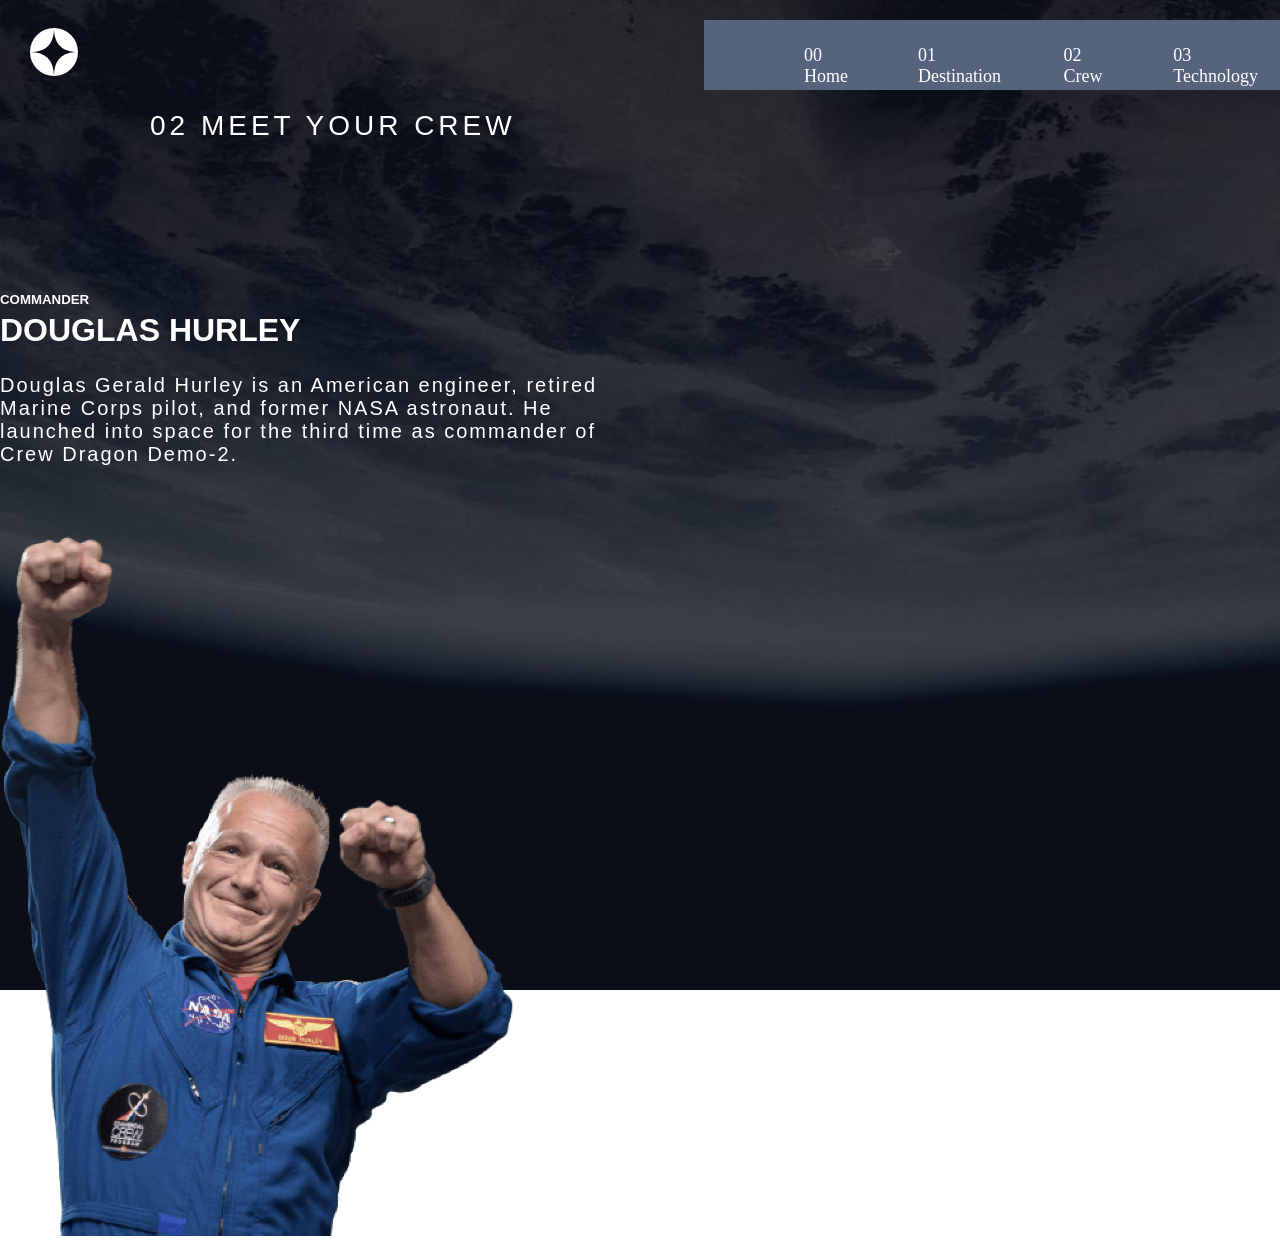
==== crew.html @ a44df6d2 "Add files via upload" ====
<!DOCTYPE html>
<html lang="en">
 <head>
    <meta charset="UTF-8" />
    <meta name="viewport" content="width=device-width, initial-scale=1.0" />
    <link rel="stylesheet" href="css/style.css" />
    <link
      rel="shortcut icon"
      href="assets/favicon-32x32.png"
      type="image/x-icon"
    />
    <title>Space Tourism - Crew</title>
  </head>
<body>
    <main class="crew-content">
      <!-- navbar -->
      <nav class="navbar">
        <div class="logo">
          <img src="assets/shared/logo.svg" alt="logo" />
        </div>
        <ul class="nav-links">
          <li><a href="index.html">00 Home</a></li>
          <li><a href="destination.html">01 Destination</a></li>
          <li><a href="crew.html">02 Crew</a></li>
          <li><a href="technology.html">03 Technology</a></li>
        </ul>
      </nav>
      <div class="page-content-3">
        <!-- content -->
        <h2 id="crew-title">02 MEET YOUR CREW</h2>
        <div class="content-3">
            <div class="crew-info">
                <h5 class="role" id="role">COMMANDER</h5>
                <h1 id="name">DOUGLAS HURLEY</h1>
                <p class="description" id="description">
                    Douglas Gerald Hurley is an American engineer, retired Marine Corps
                    pilot, and former NASA astronaut. He launched into space for the
                    third time as commander of Crew Dragon Demo-2.
                </p>
            </div>
            <div class="crew-image">
              <img id="image-crew" src="assets/crew/image-douglas-hurley.png" alt="Douglas Hurley" />
            </div>
        </div>
      </div>
</body>
</html>
---- css/style.css ----
* {
  margin: 0;
  padding: 0;
  box-sizing: border-box;
}
/* home-content */

.home-content {
  background: url(../assets/home/background-home-desktop.jpg);
  background-size: cover;
  background-position: center;
  background-repeat: no-repeat;
  height: 100vh;
}
/* navbar */
.navbar {
  /* Add any specific styles for the navbar */
  display: flex;
  justify-content: space-between;
  align-items: center;
  padding: 20px 0px;
}
.navbar .logo {
  /* Add any specific styles for the logo */
  color: white;
  font-size: 24px;
  font-weight: bold;
  padding: 0px 30px;
}
.navbar .nav-links {
  /* Add any specific styles for the navigation links */
  display: flex;
  gap: 60px;
  background: #55637c;
  padding: 10px 20px;
  height: 70px;
  width: 45%;
  list-style: none;
  padding-left: 100px;
}
.navbar .nav-links a {
  /* Add any specific styles for the navigation link anchors */
  color: white;
  text-decoration: none;
  font-size: 18px;
  font-weight: 500;
  display: inline-block;
  padding: 15px 0px;
}
/* page-content-1 */
 .page-content-1 {
  /* Add any specific styles for the page content container */
  display: flex;
  justify-content: space-around;
  align-items: center;
} 
/* content */
.home-content .content {
  color: aliceblue;
  text-align: left;
  padding: 150px 0px 0px 150px;
}
.content h1 {
  font-size: 100px;
  font-weight: 800;
  letter-spacing: 5px;
}
.content p {
  font-size: 20px;
  font-weight: 500;
  letter-spacing: 2px;
  margin: 20px 0px;
  width: 600px;
}
/* explore-content */
.explore-content {
  text-align: right;
}
.explore-content .explore-button {
  background: white;
  color: black;
  width: 250px;
  height: 250px;
  border-radius: 50%;
  cursor: pointer;
  /* padding: 0px 50px; */
}
/* ****************************************Space Tourism - Destination****************************************** */
.destination-content {
  background: url(../assets/destination/background-destination-desktop.jpg);
  background-size: cover;
  background-position: center;
  background-repeat: no-repeat;
  background-size: cover;
  height: 100vh;
  width: 100%;
}
.page-content h2 {
  color: white;
  font-size: 28px;
  font-weight: 500;
  letter-spacing: 4px;
    font-family: "Lato", sans-serif;
  font-weight: 100;
  font-style: normal;
  margin-left: 150px;
}
.destination-title {
  color: white;
  padding: 150px 0px 0px 150px;
}
.content-2 {
  margin-left: 150px;
  padding: auto 150px;
  color: white;
  display: flex;
  justify-content: space-around;
  align-items: center;
  gap: 100px;
}
/******************buttons container******************/
.active {
  /* border-bottom: 3px solid white; t*/
  text-decoration: underline;
}
.destination-info {
  padding: 150px 50px 50px 0px;
  display: flex;
  flex-direction: column;
  gap: 5px;
  color: white;
    font-family: "Lato", sans-serif;
  font-weight: 100;
  font-style: normal;
}
.destination-info .change-destination {
  display: flex;
  gap: 40px;
}
.moon-button {
  background: transparent;
  color: white;
  border: none;
  font-size: 18px;
  font-weight: 400;
  letter-spacing: 2px;
  cursor: pointer;
}
.mars-button {
  background: transparent;
  color: white;
  border: none;
  font-size: 18px;
  font-weight: 400;
  letter-spacing: 2px;
  cursor: pointer;
}
.europa-button {
  background: transparent;
  color: white;
  border: none;
  font-size: 18px;
  font-weight: 400;
  letter-spacing: 2px;
  cursor: pointer;
}
.titan-button {
  background: transparent;
  color: white;
  border: none;
  font-size: 18px;
  font-weight: 400;
  letter-spacing: 2px;
  cursor: pointer;
}
.destination-info h1 {
  font-size: 100px;
  font-weight: 800;
  letter-spacing: 5px;
}
.destination-info p {
  font-size: 20px;
  font-weight: 500;
  letter-spacing: 2px;
  margin: 20px 0px;
  width: 600px;
}
.destination-meta {
  display: flex;
  gap: 0px;
  justify-content: flex-start;
}
/* ************************************crew-content************************************* */
.crew-content {
  background: url(../assets/crew/background-crew-desktop.jpg);
  background-size: cover;
  background-position: center;
  background-repeat: no-repeat;
  height: 110vh;
}
.page-content-3 h2 {
  color: white;
  font-size: 28px;
  font-weight: 500;
  letter-spacing: 4px;
    font-family: "Lato", sans-serif;
  font-weight: 100;
  font-style: normal;
  margin-left: 150px;
}
.crew-info{
  padding: 150px 50px 50px 0px;
  display: flex;
  flex-direction: column;
  gap: 5px;
  color: white;
    font-family: "Lato", sans-serif;
  font-weight: 100;
  font-style: normal;
}
.description{
  font-size: 20px;
  font-weight: 500;
  letter-spacing: 2px;
  margin: 20px 0px;
  width: 600px;
}
/* .content-3{

  color: white;
  display: flex;
  justify-content: space-around;
  align-items: center;
  gap: 100px;
}
.crew-image {
  width: 400px;
  height: auto;
} */
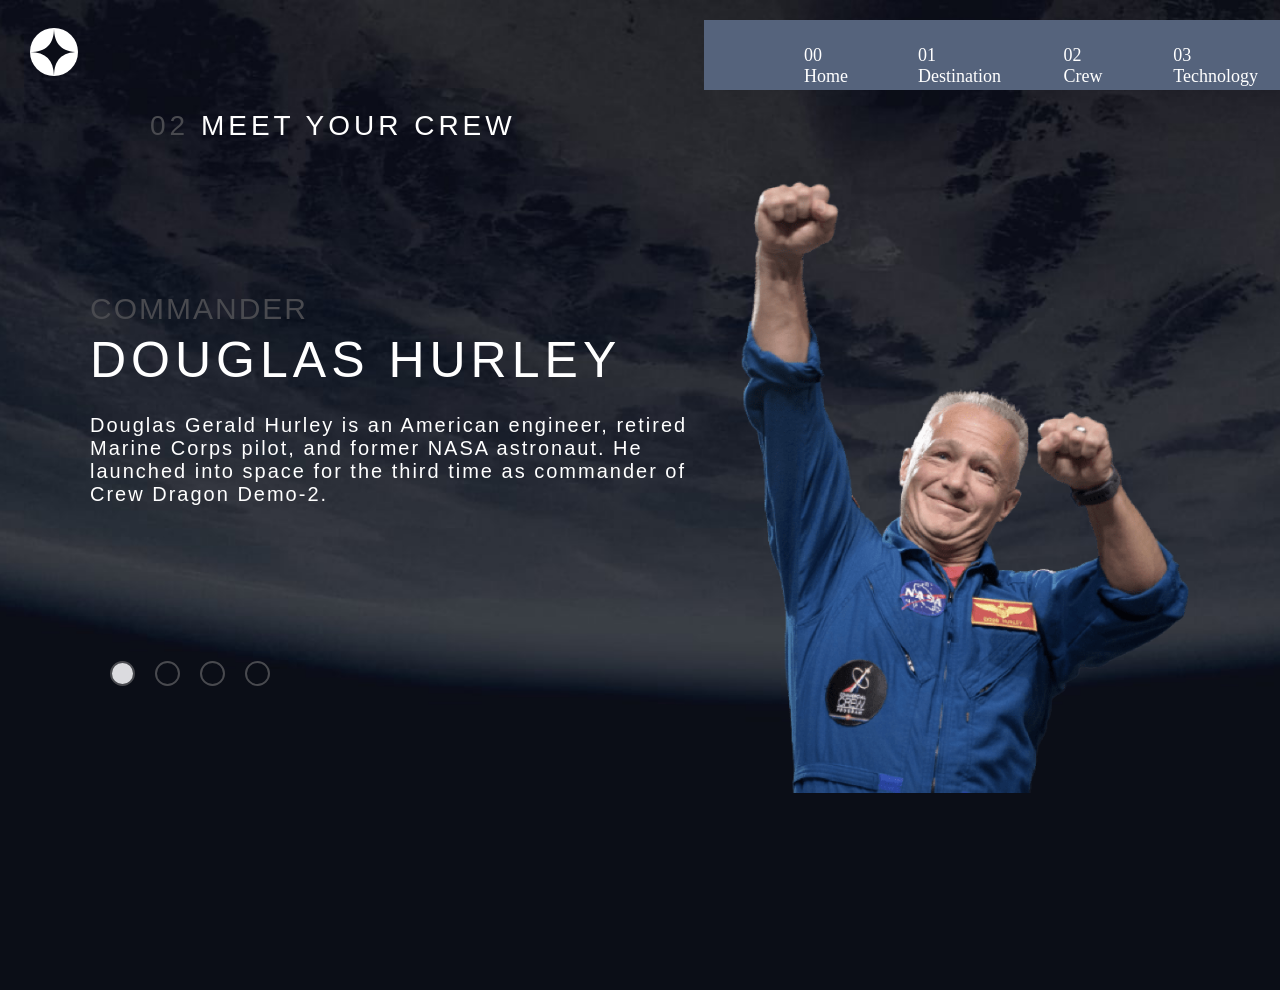
==== commit 69338834: "Add files via upload" ====
--- a/crew.html
+++ b/crew.html
@@ -27,16 +27,22 @@
       </nav>
       <div class="page-content-3">
         <!-- content -->
-        <h2 id="crew-title">02 MEET YOUR CREW</h2>
+        <h2 id="crew-title"> <span class="two-page" > 02</span> MEET YOUR CREW</h2>
         <div class="content-3">
             <div class="crew-info">
-                <h5 class="role" id="role">COMMANDER</h5>
-                <h1 id="name">DOUGLAS HURLEY</h1>
+                <h3 class="role" id="role">COMMANDER</h3>
+                <h1 class="name-crew" id="name">DOUGLAS HURLEY</h1>
                 <p class="description" id="description">
                     Douglas Gerald Hurley is an American engineer, retired Marine Corps
                     pilot, and former NASA astronaut. He launched into space for the
                     third time as commander of Crew Dragon Demo-2.
                 </p>
+                <div class="circule-control">
+                    <button class="douglas-button active" data-crew="Douglas Hurley"></button>
+                    <button class="mark-button" data-crew="Mark Shuttleworth"></button>
+                    <button class="victor-button" data-crew="Victor Glover"></button>
+                    <button class="anousheh-button" data-crew="Anousheh Ansari"></button>
+                </div>
             </div>
             <div class="crew-image">
               <img id="image-crew" src="assets/crew/image-douglas-hurley.png" alt="Douglas Hurley" />
--- a/css/style.css
+++ b/css/style.css
@@ -48,12 +48,12 @@
   padding: 15px 0px;
 }
 /* page-content-1 */
- .page-content-1 {
+.page-content-1 {
   /* Add any specific styles for the page content container */
   display: flex;
   justify-content: space-around;
   align-items: center;
-} 
+}
 /* content */
 .home-content .content {
   color: aliceblue;
@@ -100,7 +100,7 @@
   font-size: 28px;
   font-weight: 500;
   letter-spacing: 4px;
-    font-family: "Lato", sans-serif;
+  font-family: "Lato", sans-serif;
   font-weight: 100;
   font-style: normal;
   margin-left: 150px;
@@ -129,7 +129,7 @@
   flex-direction: column;
   gap: 5px;
   color: white;
-    font-family: "Lato", sans-serif;
+  font-family: "Lato", sans-serif;
   font-weight: 100;
   font-style: normal;
 }
@@ -198,42 +198,76 @@
   background-repeat: no-repeat;
   height: 110vh;
 }
+
 .page-content-3 h2 {
   color: white;
   font-size: 28px;
   font-weight: 500;
   letter-spacing: 4px;
-    font-family: "Lato", sans-serif;
+  font-family: "Lato", sans-serif;
   font-weight: 100;
   font-style: normal;
   margin-left: 150px;
 }
-.crew-info{
-  padding: 150px 50px 50px 0px;
+.two-page {
+  color:#494a4f;
+}
+.content-3 {
+  display: flex;
+  justify-content: center;
+  align-items: center;
+  /* gap: 50px; */
+}
+.crew-info {
+  padding: 150px 50px 150px 0px;
   display: flex;
   flex-direction: column;
   gap: 5px;
   color: white;
-    font-family: "Lato", sans-serif;
-  font-weight: 100;
-  font-style: normal;
-}
-.description{
+  font-family: "Lato", sans-serif;
+  font-weight: 100;
+  font-style: normal;
+}
+.role{
+  font-size: 30px;
+  font-weight: 500;
+  color: #494a4f;
+  letter-spacing: 2px;
+  text-align: left;
+}
+.description {
   font-size: 20px;
   font-weight: 500;
   letter-spacing: 2px;
   margin: 20px 0px;
   width: 600px;
 }
-/* .content-3{
-
-  color: white;
-  display: flex;
-  justify-content: space-around;
-  align-items: center;
-  gap: 100px;
-}
-.crew-image {
-  width: 400px;
+.name-crew{
+  font-size: 50px;
+  font-weight: 300;
+  letter-spacing: 5px;
+}
+.crew-image img {
+  width: 450px;
   height: auto;
-} */+}
+/* circule-control */
+.circule-control {
+  display: flex;
+  justify-content: center;
+  align-items: center;
+  padding: 100px 400px 0px 0px;
+  gap: 20px;
+  margin-top: 30px;
+}
+.circule-control button {
+  width: 25px;
+  height: 25px;
+  border-radius: 50%;
+  border: 2px solid #494a4f;
+  background: transparent;
+  cursor: pointer;
+}
+.circule-control button.active {
+  background: #dbdbdf;
+}
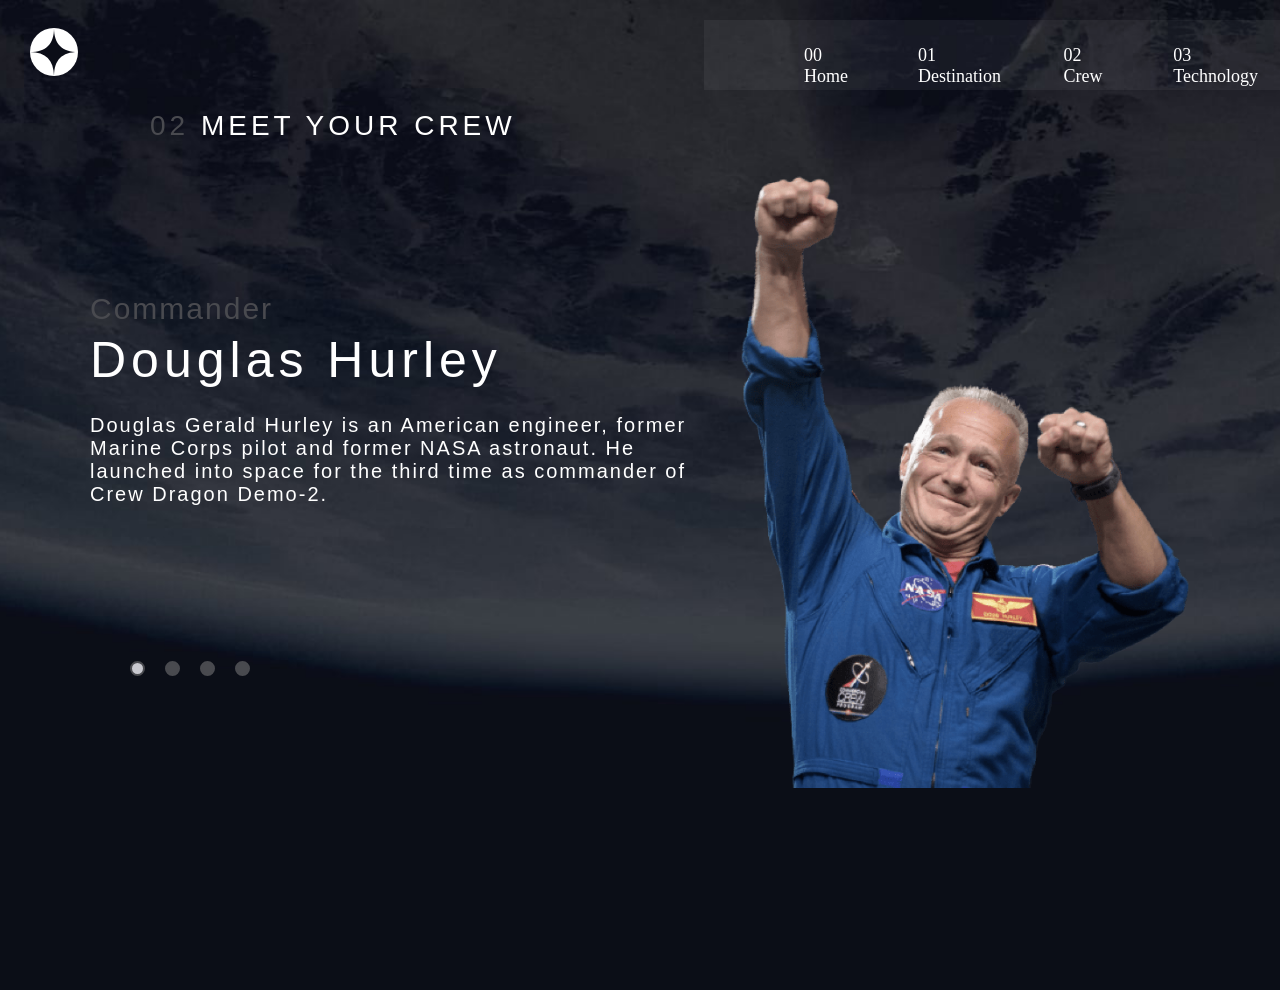
==== commit 0bc3b146: "Add files via upload" ====
--- a/crew.html
+++ b/crew.html
@@ -31,8 +31,8 @@
         <div class="content-3">
             <div class="crew-info">
                 <h3 class="role" id="role">COMMANDER</h3>
-                <h1 class="name-crew" id="name">DOUGLAS HURLEY</h1>
-                <p class="description" id="description">
+                <h1 class="name-crew" id="name-crew">DOUGLAS HURLEY</h1>
+                <p class="description" id="bio">
                     Douglas Gerald Hurley is an American engineer, retired Marine Corps
                     pilot, and former NASA astronaut. He launched into space for the
                     third time as commander of Crew Dragon Demo-2.
@@ -49,5 +49,7 @@
             </div>
         </div>
       </div>
+    </main>
+    <script src="js/crew.js"></script>
 </body>
 </html>
--- a/css/style.css
+++ b/css/style.css
@@ -31,7 +31,9 @@
   /* Add any specific styles for the navigation links */
   display: flex;
   gap: 60px;
-  background: #55637c;
+  background: #ffffff0d;
+  /* border: 2px solid #494a4f; */
+
   padding: 10px 20px;
   height: 70px;
   width: 45%;
@@ -118,10 +120,16 @@
   align-items: center;
   gap: 100px;
 }
+.destination-hr {
+  border: 1px solid #494a4f;
+  width: 600px;
+  margin: 20px 0px;
+}
 /******************buttons container******************/
 .active {
   /* border-bottom: 3px solid white; t*/
   text-decoration: underline;
+  text-underline-offset: 10px;
 }
 .destination-info {
   padding: 150px 50px 50px 0px;
@@ -190,6 +198,12 @@
   gap: 0px;
   justify-content: flex-start;
 }
+#name-destination {
+  color: white;
+  font-size: 100px;
+  font-weight: 500;
+  letter-spacing: 2px;
+}
 /* ************************************crew-content************************************* */
 .crew-content {
   background: url(../assets/crew/background-crew-desktop.jpg);
@@ -210,7 +224,7 @@
   margin-left: 150px;
 }
 .two-page {
-  color:#494a4f;
+  color: #494a4f;
 }
 .content-3 {
   display: flex;
@@ -228,7 +242,7 @@
   font-weight: 100;
   font-style: normal;
 }
-.role{
+.role {
   font-size: 30px;
   font-weight: 500;
   color: #494a4f;
@@ -242,7 +256,7 @@
   margin: 20px 0px;
   width: 600px;
 }
-.name-crew{
+.name-crew {
   font-size: 50px;
   font-weight: 300;
   letter-spacing: 5px;
@@ -261,13 +275,13 @@
   margin-top: 30px;
 }
 .circule-control button {
-  width: 25px;
-  height: 25px;
+  width: 15px;
+  height: 15px;
   border-radius: 50%;
   border: 2px solid #494a4f;
-  background: transparent;
+  background: #494a4f;
   cursor: pointer;
 }
 .circule-control button.active {
-  background: #dbdbdf;
-}+  background: #c8c8cf;
+}
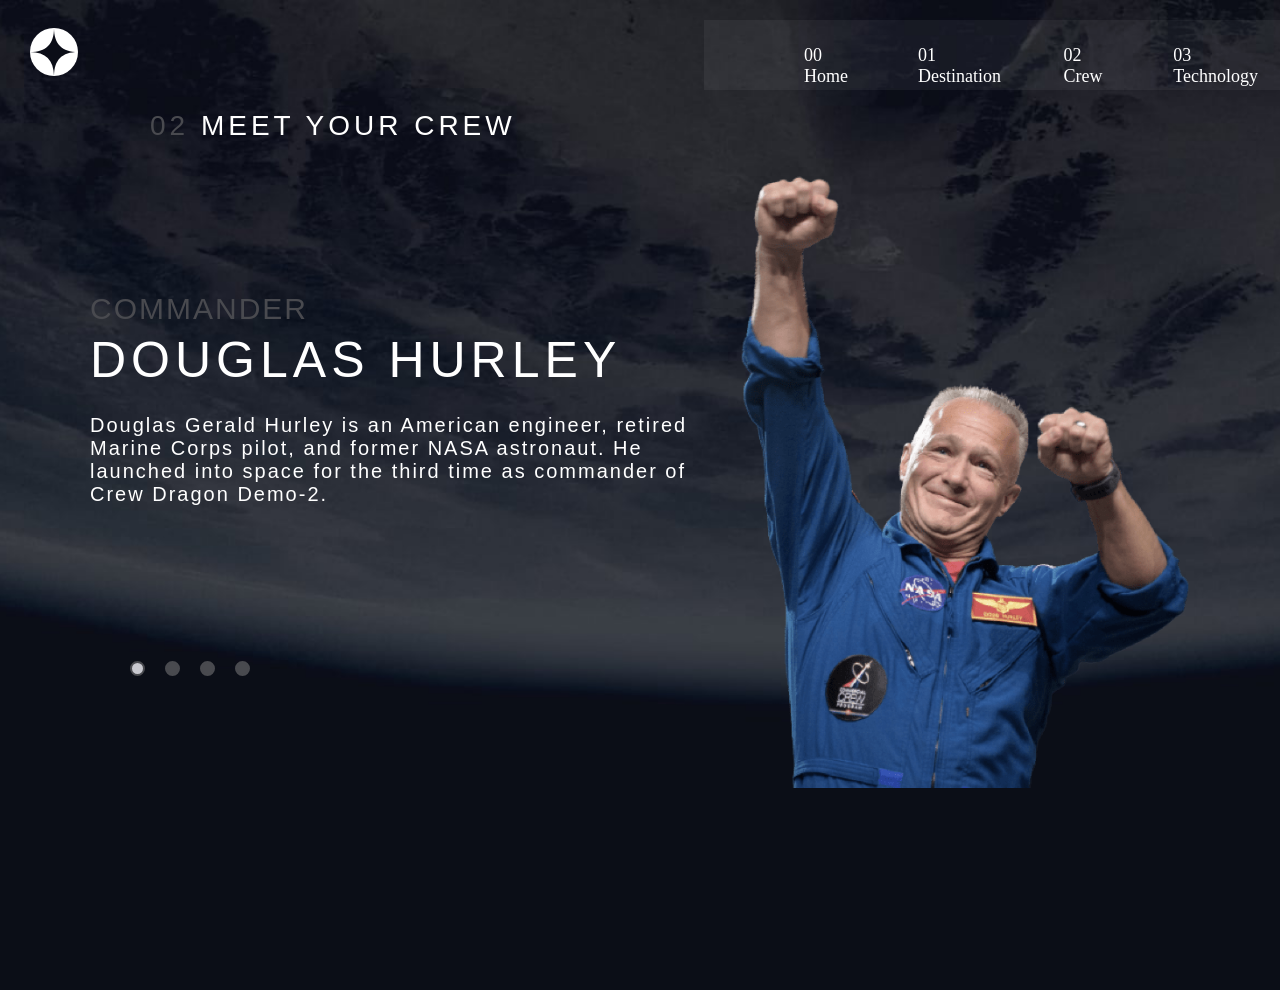
==== commit 24d698dc: "Add files via upload" ====
--- a/crew.html
+++ b/crew.html
@@ -30,7 +30,7 @@
         <h2 id="crew-title"> <span class="two-page" > 02</span> MEET YOUR CREW</h2>
         <div class="content-3">
             <div class="crew-info">
-                <h3 class="role" id="role">COMMANDER</h3>
+                <h3 class="role" id="role" data-role="Commander">COMMANDER</h3>
                 <h1 class="name-crew" id="name-crew">DOUGLAS HURLEY</h1>
                 <p class="description" id="bio">
                     Douglas Gerald Hurley is an American engineer, retired Marine Corps
--- a/css/style.css
+++ b/css/style.css
@@ -285,3 +285,11 @@
 .circule-control button.active {
   background: #c8c8cf;
 }
+**************************************technology-content************************************* */
+.technology-content {
+  background: url(../assets/technology/background-technology-desktop.jpg);
+  background-size: cover;
+  background-position: center;
+  background-repeat: no-repeat;
+  height: 110vh;
+}
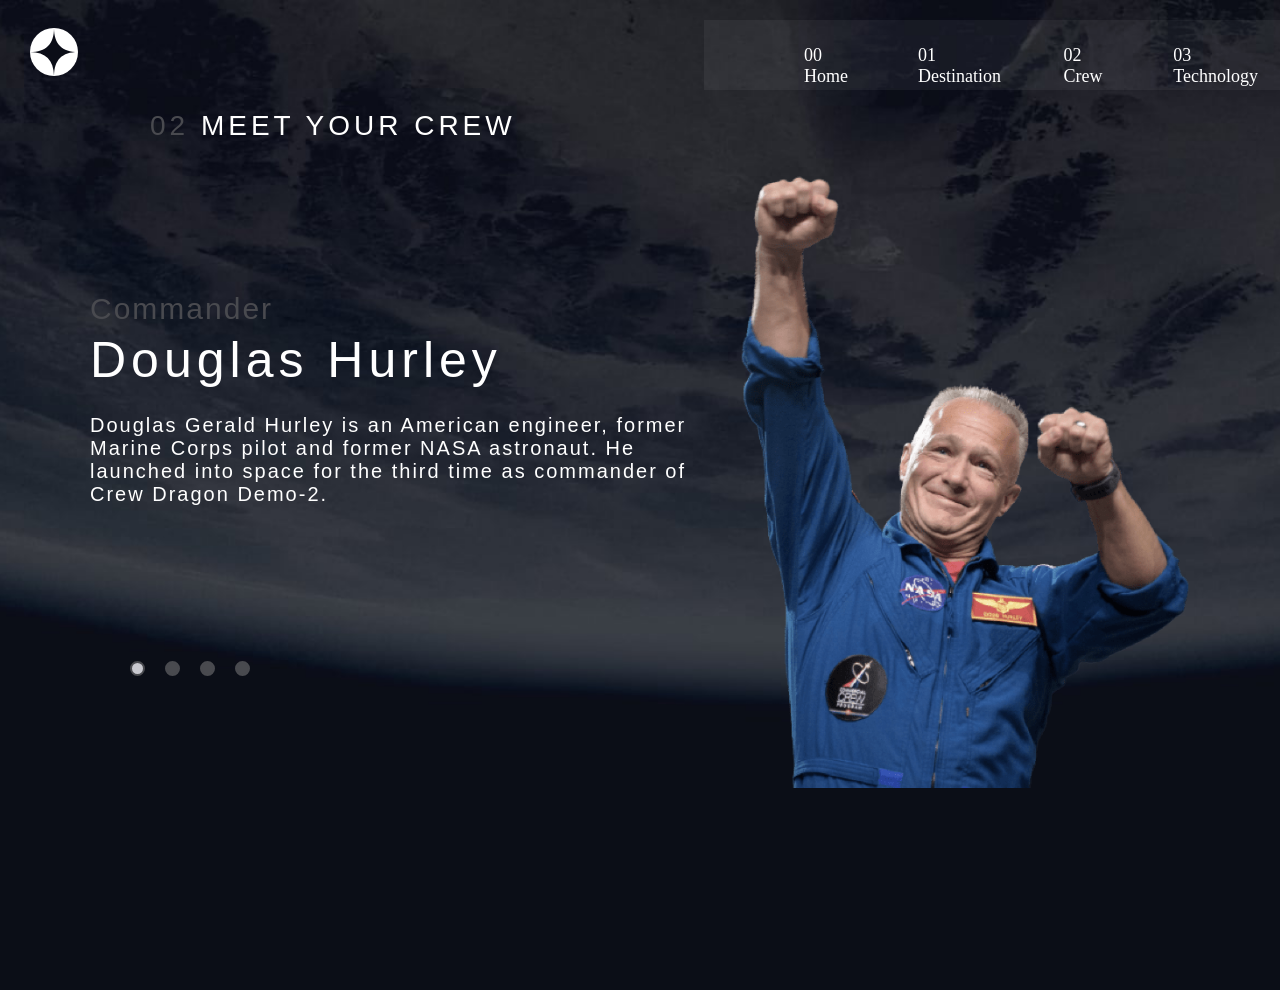
==== commit ba365dc9: "Add files via upload" ====
--- a/crew.html
+++ b/crew.html
@@ -38,10 +38,10 @@
                     third time as commander of Crew Dragon Demo-2.
                 </p>
                 <div class="circule-control">
-                    <button class="douglas-button active" data-crew="Douglas Hurley"></button>
-                    <button class="mark-button" data-crew="Mark Shuttleworth"></button>
-                    <button class="victor-button" data-crew="Victor Glover"></button>
-                    <button class="anousheh-button" data-crew="Anousheh Ansari"></button>
+                    <button class="douglas-button active" id="crew-id-1" ></button>
+                    <button class="mark-button" id="crew-id-2" ></button>
+                    <button class="victor-button" id="crew-id-3" ></button>
+                    <button class="anousheh-button" id="crew-id-4" ></button>
                 </div>
             </div>
             <div class="crew-image">
--- a/css/style.css
+++ b/css/style.css
@@ -285,11 +285,3 @@
 .circule-control button.active {
   background: #c8c8cf;
 }
-**************************************technology-content************************************* */
-.technology-content {
-  background: url(../assets/technology/background-technology-desktop.jpg);
-  background-size: cover;
-  background-position: center;
-  background-repeat: no-repeat;
-  height: 110vh;
-}
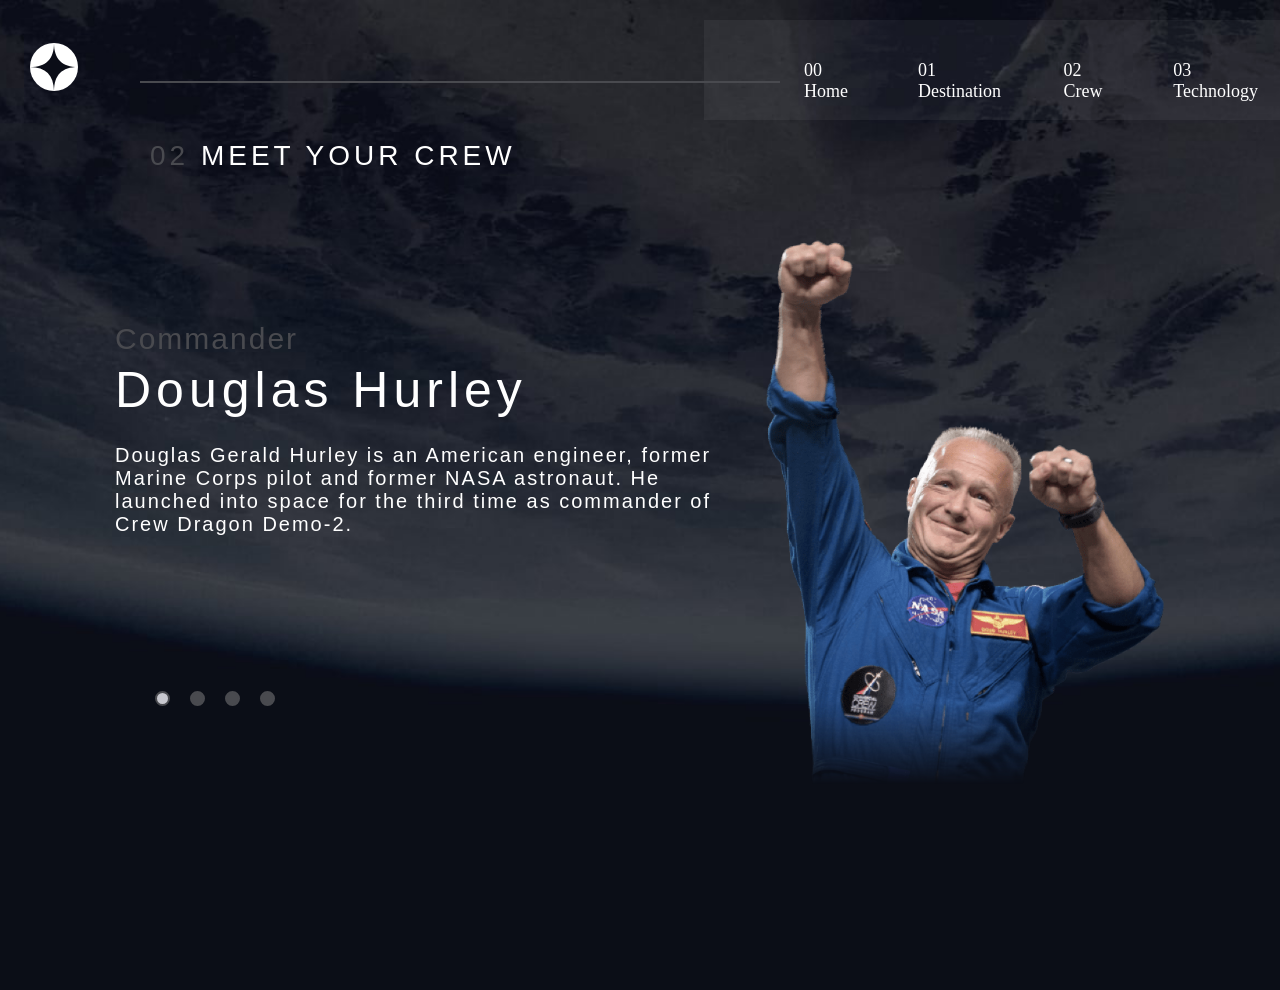
==== commit 77cb72d5: "Add files via upload" ====
--- a/crew.html
+++ b/crew.html
@@ -18,6 +18,7 @@
         <div class="logo">
           <img src="assets/shared/logo.svg" alt="logo" />
         </div>
+        <hr class="nav-hr" />
         <ul class="nav-links">
           <li><a href="index.html">00 Home</a></li>
           <li><a href="destination.html">01 Destination</a></li>
--- a/css/style.css
+++ b/css/style.css
@@ -35,7 +35,7 @@
   /* border: 2px solid #494a4f; */
 
   padding: 10px 20px;
-  height: 70px;
+  height: 100px;
   width: 45%;
   list-style: none;
   padding-left: 100px;
@@ -47,7 +47,16 @@
   font-size: 18px;
   font-weight: 500;
   display: inline-block;
-  padding: 15px 0px;
+  padding: 30px 0px;
+}
+.nav-hr {
+  border: none;
+  height: 2px;
+  background-color: #494a4f;
+  width: 50%;
+  position: absolute;
+  top: 9%;
+  left: 140px;
 }
 /* page-content-1 */
 .page-content-1 {
@@ -261,10 +270,27 @@
   font-weight: 300;
   letter-spacing: 5px;
 }
+.crew-image {
+  position: relative;
+  overflow: hidden;
+}
+
 .crew-image img {
-  width: 450px;
+  width: 400px;
   height: auto;
-}
+
+  /* transform: translateY(0px) scale(1.1); */
+
+  /* filter: drop-shadow(0 20px 30px rgba(0, 0, 0, 0.35)); */
+
+  mask-image: linear-gradient(to bottom, black 85%, transparent);
+
+  transition: transform 0.4s ease;
+}
+
+/* .crew-image img:hover {
+  transform: translateY(-55px) scale(1.15);
+} */
 /* circule-control */
 .circule-control {
   display: flex;
